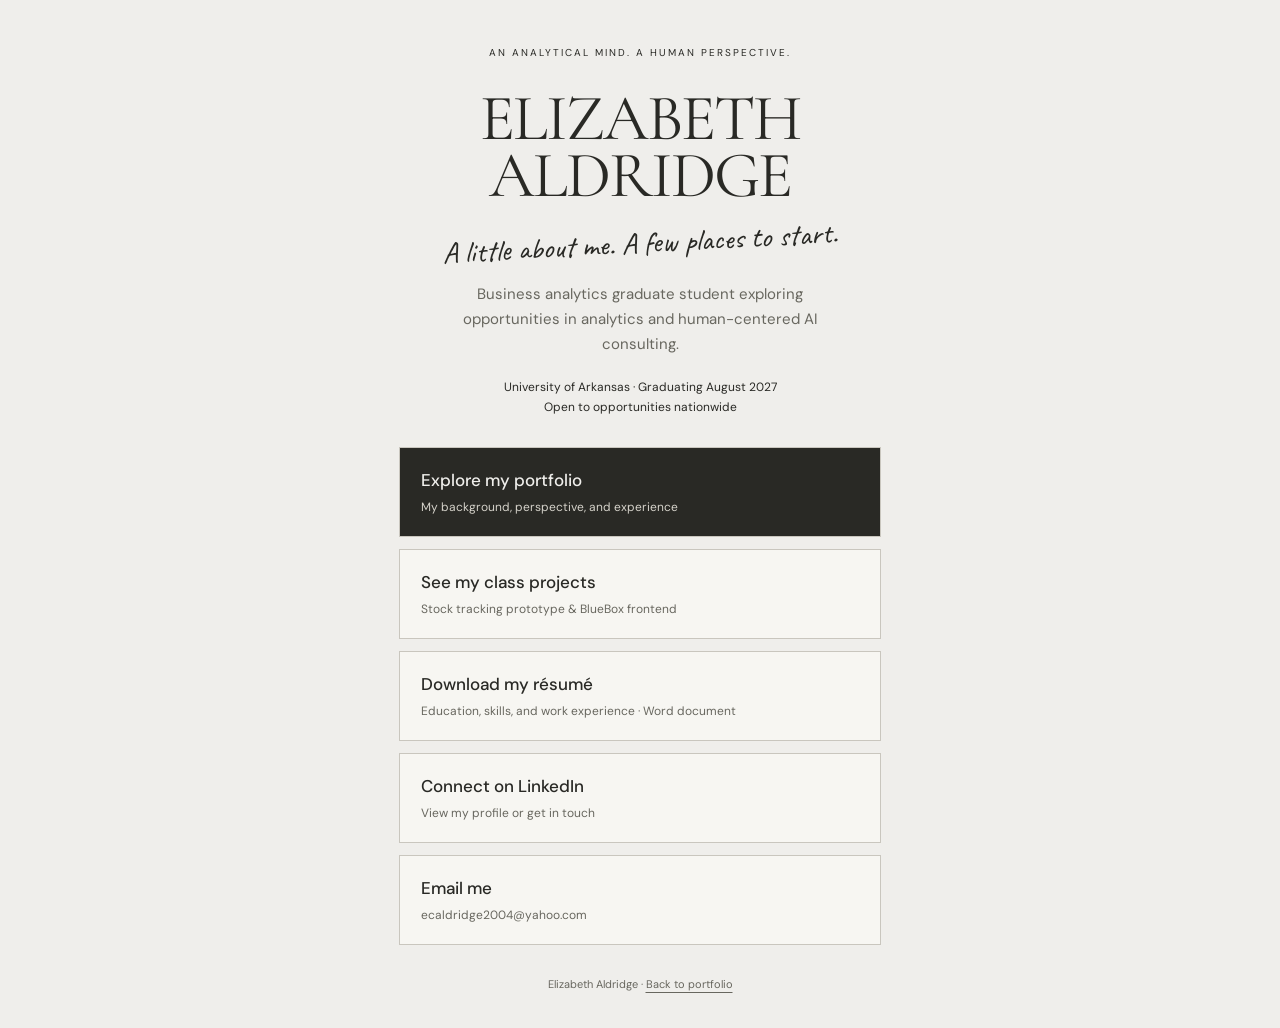
==== links.html @ b543fb03 "Add files via upload" ====
<!doctype html><html lang="en"><head><meta charset="UTF-8"><meta name="viewport" content="width=device-width,initial-scale=1"><title>Elizabeth Aldridge — Links</title><meta name="description" content="Meet Elizabeth Aldridge: business analytics graduate student exploring analytics and AI consulting. Portfolio, projects, résumé and contact."><link rel="stylesheet" href="style.css"><style>
body{min-height:100vh}.links-page{max-width:530px;margin:auto;padding:45px 24px 35px;text-align:center}.links-label{font-size:10px;letter-spacing:2px;margin-bottom:28px}.links-name{font:400 clamp(48px,12vw,65px)/.88 'Cormorant Garamond',Georgia,serif;letter-spacing:-2px}.links-note{font:400 30px/1.15 Caveat,cursive;margin:22px 0;transform:rotate(-3deg)}.links-intro{font-size:15px;line-height:1.65;max-width:360px;margin:0 auto;color:var(--muted)}.links-availability{font-size:12px;line-height:1.7;margin:20px 0 30px}.link-list{display:grid;gap:12px;text-align:left}.link-item{display:block;border:1px solid var(--line);padding:18px 21px;background:#f7f6f2;transition:background .15s,transform .15s}.link-item:hover{background:#e4e0d8;transform:translateY(-2px)}.link-item strong{display:block;font-weight:500;font-size:17px}.link-item span{display:block;font-size:12px;margin-top:4px;color:var(--muted)}.link-item.primary{background:var(--ink);color:var(--paper)}.link-item.primary span{color:#d5d2ca}.link-item.primary:hover{background:#46443d}.links-footer{font-size:11px;color:var(--muted);margin-top:30px}.links-footer a{text-decoration:underline;text-underline-offset:4px}@media(prefers-reduced-motion:reduce){.link-item{transition:none}}
</style></head><body><main class="links-page"><p class="links-label">AN ANALYTICAL MIND. A HUMAN PERSPECTIVE.</p><h1 class="links-name" style="padding:0;pointer-events:auto">ELIZABETH<br>ALDRIDGE</h1><p class="links-note">A little about me. A few places to start.</p><p class="links-intro">Business analytics graduate student exploring opportunities in analytics and human-centered AI consulting.</p><p class="links-availability">University of Arkansas · Graduating August 2027<br>Open to opportunities nationwide</p><nav class="link-list" aria-label="Elizabeth’s links"><a class="link-item primary" href="index.html"><strong>Explore my portfolio</strong><span>My background, perspective, and experience</span></a><a class="link-item" href="index.html#projects"><strong>See my class projects</strong><span>Stock tracking prototype & BlueBox frontend</span></a><a class="link-item" href="resume.docx" download="Elizabeth-Aldridge-Resume.docx"><strong>Download my résumé</strong><span>Education, skills, and work experience · Word document</span></a><a class="link-item" href="https://www.linkedin.com/in/elizabeth-aldridge-2256142a5" target="_blank" rel="noopener noreferrer"><strong>Connect on LinkedIn</strong><span>View my profile or get in touch</span></a><a class="link-item" href="mailto:ecaldridge2004@yahoo.com"><strong>Email me</strong><span>ecaldridge2004@yahoo.com</span></a></nav><p class="links-footer">Elizabeth Aldridge · <a href="index.html">Back to portfolio</a></p></main></body></html>
---- style.css ----
@import url('https://fonts.googleapis.com/css2?family=Cormorant+Garamond:ital,wght@0,300;0,400;0,500;1,300;1,400&family=DM+Sans:wght@400;500;600&family=Caveat:wght@400;500&display=swap');
:root{--paper:#efeeeb;--ink:#292925;--muted:#68675f;--line:#c9c6be}*{box-sizing:border-box}html{scroll-behavior:smooth;scroll-padding-top:30px}body{margin:0;background:var(--paper);color:var(--ink);font:16px/1.65 'DM Sans',Arial,sans-serif}a{color:inherit;text-decoration:none}p,h1,h2,h3,figure{margin:0}a:focus-visible,summary:focus-visible{outline:2px solid #776146;outline-offset:6px}header{max-width:1440px;margin:auto;display:flex;justify-content:space-between;align-items:center;gap:25px;padding:36px 4.5% 25px;font-size:11px;letter-spacing:.6px}nav{display:flex;gap:25px;font-size:13px}.wordmark{font-weight:500}.header-note{font-size:10px}main{max-width:1440px;margin:auto}.opening{padding:0 4.5% 65px;position:relative}h1{font-family:'Cormorant Garamond',Georgia,serif;font-weight:300;font-size:clamp(100px,22vw,305px);line-height:.78;letter-spacing:-.065em;padding-top:18px;position:relative;z-index:2;pointer-events:none}h1 span:first-child{display:block}h1 span:last-child{display:block;text-align:right;margin-top:14px}.intro-grid{display:grid;grid-template-columns:64% 1fr;gap:6%;margin-top:-17%;position:relative;align-items:start}.photo{padding:15px 15px 0;background:#f9f8f4;box-shadow:2px 6px 8px #332d2626;transform:rotate(-3.5deg);margin:10px 0 0 6px;position:relative}.photo img{display:block;width:100%;aspect-ratio:4/4.75;object-fit:cover}.photo figcaption{font-size:10px;letter-spacing:1.5px;padding:12px 3px 13px;color:#66645d}.bio{padding-top:clamp(155px,17vw,245px)}.bio .small{font-size:9px;letter-spacing:1px;margin-bottom:20px}.bio h2{font-family:'Cormorant Garamond',Georgia,serif;font-weight:400;font-size:clamp(35px,4.5vw,68px);line-height:.87;letter-spacing:-1.8px}.role-label{font-size:12px;margin-top:18px;letter-spacing:.5px}.rule{width:36px;height:1px;background:var(--ink);margin:23px 0}.bio>p:not(.small):not(.role-label):not(.handwritten){font-size:16px;line-height:1.65;margin-bottom:16px;max-width:320px}.handwritten{font-family:Caveat,cursive;font-size:32px;line-height:1.1;font-weight:400}.bio .handwritten{margin:24px 0;transform:rotate(-5deg);font-size:clamp(27px,3vw,43px)}.text-link{display:inline-block;border-bottom:1px solid var(--muted);font-size:13px;padding-bottom:5px}.notes-row{display:grid;grid-template-columns:31% 40% 1fr;gap:5%;padding:65px 4% 0;align-items:center}.small{font-size:11px;letter-spacing:1px;line-height:1.5}.inspired>p:last-child{font-size:12px;margin-top:20px;line-height:1.8}.paper-note{background:#e3e0da;box-shadow:2px 7px 18px #29231a12;padding:25px 35px;transform:rotate(-2deg)}.paper-note h3{font-family:Caveat,cursive;font-size:33px;font-weight:400;margin-bottom:15px}.paper-note p{font-size:11px;line-height:1.9}.margin-note{font-family:Caveat,cursive;font-size:30px;line-height:1.1;transform:rotate(5deg);color:#68675f}.section{margin:0 4.5%;padding:65px 0 75px;border-top:1px solid var(--line)}.section-top{display:flex;justify-content:space-between;gap:25px;align-items:center;margin-bottom:42px}.section-top>.handwritten{font-size:28px;transform:rotate(-4deg)}.section-title{font-family:'Cormorant Garamond',Georgia,serif;font-size:clamp(58px,8vw,110px);font-weight:300;line-height:.91;letter-spacing:-3px}.section-title em{font-weight:300}.work-grid{display:grid;grid-template-columns:1fr 1fr;gap:12%;margin-top:60px}.work-heading h3{font:400 46px/.98 'Cormorant Garamond',Georgia,serif;letter-spacing:-1.5px;margin:30px 0}.caption{font-size:11px;color:var(--muted);line-height:1.8;letter-spacing:.8px}.work-copy>p,.perspective-grid>div>p{margin-bottom:20px;color:#5b5a54}.lead{font-size:22px;color:var(--ink)!important;line-height:1.45}details{border-top:1px solid var(--line);margin-top:25px}summary{cursor:pointer;padding:17px 0;font-size:14px;list-style-position:inside}details p{color:var(--muted);font-size:15px}h4{font-weight:500;margin:20px 0 8px}.perspective-grid{display:grid;grid-template-columns:1fr 1fr;gap:12%}.education{display:grid;grid-template-columns:1fr 1fr;gap:12%;border-top:1px solid var(--line);margin-top:45px;padding-top:30px}.education h3{font:400 30px/1.15 'Cormorant Garamond',Georgia,serif;margin:15px 0 10px}.education>div>p:last-child{font-size:13px;color:var(--muted)}.skills{display:grid;grid-template-columns:repeat(3,1fr);gap:40px;margin-top:50px}.skills article{border-top:1px solid var(--line);padding-top:25px}.skills h3{font:400 37px/1.1 'Cormorant Garamond',Georgia,serif;margin-bottom:18px}.skills p{font-size:14px;line-height:1.8;color:var(--muted)}.contact{padding-bottom:45px}.contact h2{font:300 clamp(90px,17vw,230px)/.7 'Cormorant Garamond',Georgia,serif;letter-spacing:-.05em;margin:60px 0}.contact h2 em{font-weight:300;display:block;text-align:right;line-height:.8}.contact-bottom{display:flex;justify-content:space-between;align-items:end;gap:25px}.contact-bottom p{font-size:14px;color:var(--muted)}.contact-link{padding:12px 0;border-bottom:1px solid var(--ink);font-size:16px}.contact-link:hover,.text-link:hover{color:#8a7257}footer{border-top:1px solid var(--line);max-width:1310px;margin:auto;padding:22px 4.5%;display:flex;justify-content:space-between;font-size:11px;color:var(--muted)}.skip{position:absolute;top:-80px;left:20px;background:white;padding:12px;z-index:10}.skip:focus{top:10px}@media(min-width:1500px){h1{font-size:305px}}@media(max-width:850px){.header-note{display:none}.bio .small{display:none}.intro-grid{gap:5%}.bio>p:not(.small):not(.role-label):not(.handwritten){font-size:14px}.role-label{font-size:10px}.rule{margin:18px 0}.bio .handwritten{font-size:26px}.notes-row{padding:45px 1% 0;grid-template-columns:40% 55%;gap:5%}.margin-note{display:none}.paper-note{padding:22px}.section{padding:50px 0}.section-title{font-size:70px}.work-grid,.perspective-grid{gap:7%}.work-heading h3{font-size:38px}}@media(max-width:570px){header{padding:23px 6% 18px;font-size:10px}nav{font-size:12px;gap:17px}.opening{padding:0 6% 45px}h1{font-size:24vw;padding-top:16px;line-height:.84}h1 span:last-child{margin-top:0}.intro-grid{grid-template-columns:1fr;margin-top:-15%;gap:35px}.photo{width:70%;margin-left:3px;padding:8px 8px 0;transform:rotate(-4deg)}.photo img{aspect-ratio:4/5}.photo figcaption{font-size:8px;padding:8px 0;letter-spacing:.5px}.bio{padding-top:0;display:block}.bio h2{font-size:57px;line-height:.91}.bio .small{display:block;margin-bottom:18px}.bio>p:not(.small):not(.role-label):not(.handwritten){font-size:16px;max-width:none}.role-label{font-size:12px}.bio .handwritten{font-size:34px;margin:26px 0 30px}.notes-row{padding-top:38px;display:block}.inspired{display:none}.paper-note{padding:25px 28px;transform:rotate(-2deg)}.paper-note p{font-size:11px}.section{margin:0 6%;padding:42px 0}.section-top{margin-bottom:30px;align-items:start}.section-top>.small:last-child{max-width:165px;text-align:right;font-size:9px}.section-top>.handwritten{font-size:24px}.section-title{font-size:66px;letter-spacing:-2.5px}.work-grid,.perspective-grid,.education{grid-template-columns:1fr;gap:30px}.work-grid{margin-top:35px}.work-heading h3{margin:20px 0}.work-copy .lead{font-size:21px}.perspective-grid{gap:32px}.education{margin-top:28px}.skills{grid-template-columns:1fr;gap:25px;margin-top:35px}.skills h3{margin-bottom:10px}.contact h2{font-size:26vw;margin:40px 0}.contact-bottom{flex-direction:column;align-items:start}.contact-bottom p{font-size:14px}footer{padding:20px 6%;font-size:10px}}@media(prefers-reduced-motion:reduce){html{scroll-behavior:auto}}

.projects .work-grid+.work-grid{border-top:1px solid var(--line);padding-top:45px;margin-top:45px}
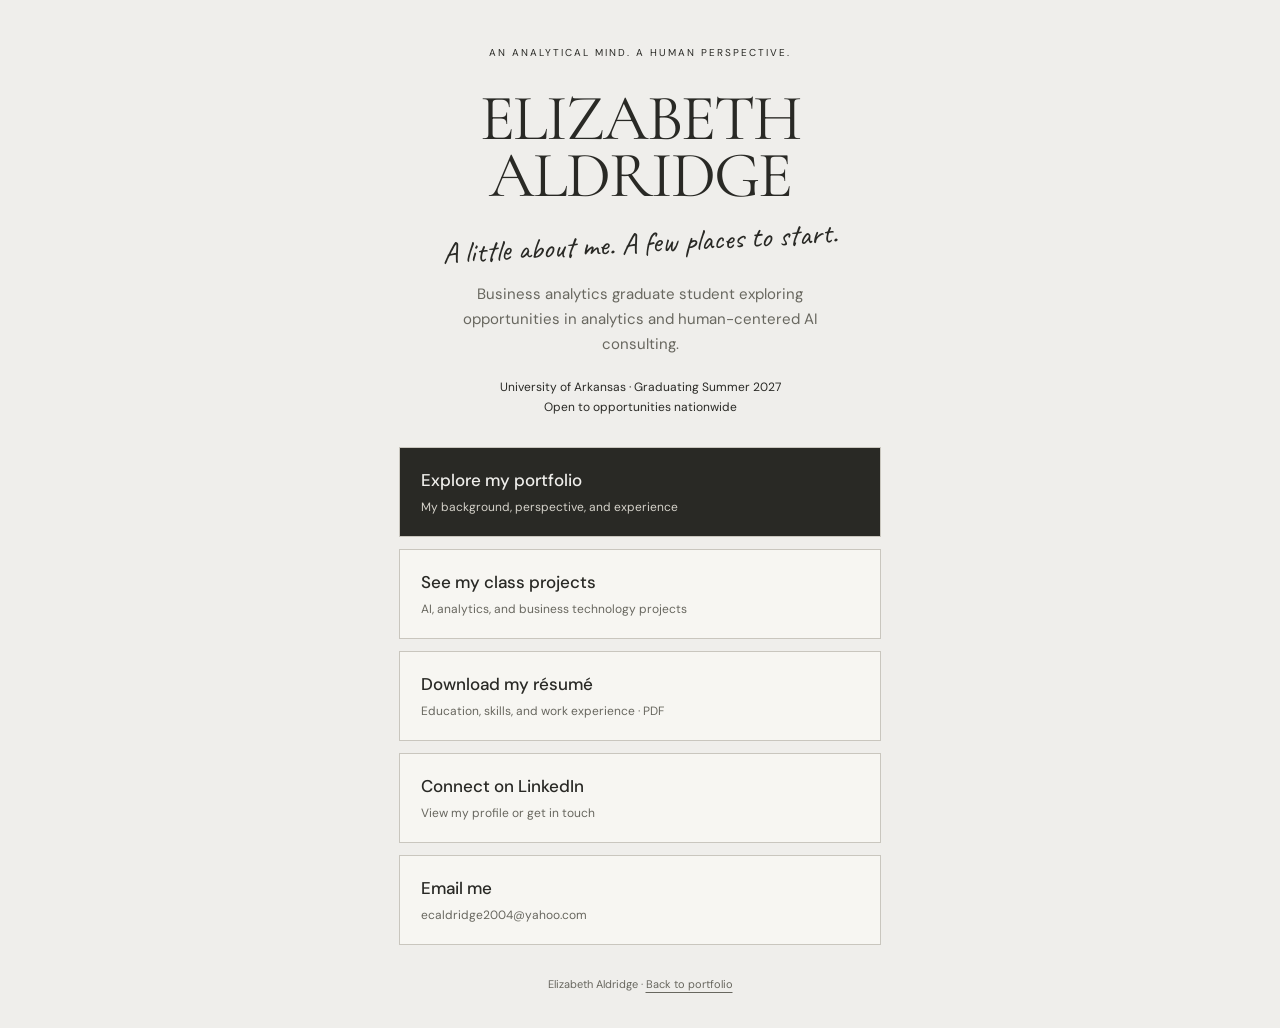
==== commit 6bd5e6fc: "updated portfolio and resume" ====
--- a/links.html
+++ b/links.html
@@ -1,3 +1,3 @@
 <!doctype html><html lang="en"><head><meta charset="UTF-8"><meta name="viewport" content="width=device-width,initial-scale=1"><title>Elizabeth Aldridge — Links</title><meta name="description" content="Meet Elizabeth Aldridge: business analytics graduate student exploring analytics and AI consulting. Portfolio, projects, résumé and contact."><link rel="stylesheet" href="style.css"><style>
 body{min-height:100vh}.links-page{max-width:530px;margin:auto;padding:45px 24px 35px;text-align:center}.links-label{font-size:10px;letter-spacing:2px;margin-bottom:28px}.links-name{font:400 clamp(48px,12vw,65px)/.88 'Cormorant Garamond',Georgia,serif;letter-spacing:-2px}.links-note{font:400 30px/1.15 Caveat,cursive;margin:22px 0;transform:rotate(-3deg)}.links-intro{font-size:15px;line-height:1.65;max-width:360px;margin:0 auto;color:var(--muted)}.links-availability{font-size:12px;line-height:1.7;margin:20px 0 30px}.link-list{display:grid;gap:12px;text-align:left}.link-item{display:block;border:1px solid var(--line);padding:18px 21px;background:#f7f6f2;transition:background .15s,transform .15s}.link-item:hover{background:#e4e0d8;transform:translateY(-2px)}.link-item strong{display:block;font-weight:500;font-size:17px}.link-item span{display:block;font-size:12px;margin-top:4px;color:var(--muted)}.link-item.primary{background:var(--ink);color:var(--paper)}.link-item.primary span{color:#d5d2ca}.link-item.primary:hover{background:#46443d}.links-footer{font-size:11px;color:var(--muted);margin-top:30px}.links-footer a{text-decoration:underline;text-underline-offset:4px}@media(prefers-reduced-motion:reduce){.link-item{transition:none}}
-</style></head><body><main class="links-page"><p class="links-label">AN ANALYTICAL MIND. A HUMAN PERSPECTIVE.</p><h1 class="links-name" style="padding:0;pointer-events:auto">ELIZABETH<br>ALDRIDGE</h1><p class="links-note">A little about me. A few places to start.</p><p class="links-intro">Business analytics graduate student exploring opportunities in analytics and human-centered AI consulting.</p><p class="links-availability">University of Arkansas · Graduating August 2027<br>Open to opportunities nationwide</p><nav class="link-list" aria-label="Elizabeth’s links"><a class="link-item primary" href="index.html"><strong>Explore my portfolio</strong><span>My background, perspective, and experience</span></a><a class="link-item" href="index.html#projects"><strong>See my class projects</strong><span>Stock tracking prototype & BlueBox frontend</span></a><a class="link-item" href="resume.docx" download="Elizabeth-Aldridge-Resume.docx"><strong>Download my résumé</strong><span>Education, skills, and work experience · Word document</span></a><a class="link-item" href="https://www.linkedin.com/in/elizabeth-aldridge-2256142a5" target="_blank" rel="noopener noreferrer"><strong>Connect on LinkedIn</strong><span>View my profile or get in touch</span></a><a class="link-item" href="mailto:ecaldridge2004@yahoo.com"><strong>Email me</strong><span>ecaldridge2004@yahoo.com</span></a></nav><p class="links-footer">Elizabeth Aldridge · <a href="index.html">Back to portfolio</a></p></main></body></html>
+</style></head><body><main class="links-page"><p class="links-label">AN ANALYTICAL MIND. A HUMAN PERSPECTIVE.</p><h1 class="links-name" style="padding:0;pointer-events:auto">ELIZABETH<br>ALDRIDGE</h1><p class="links-note">A little about me. A few places to start.</p><p class="links-intro">Business analytics graduate student exploring opportunities in analytics and human-centered AI consulting.</p><p class="links-availability">University of Arkansas · Graduating Summer 2027<br>Open to opportunities nationwide</p><nav class="link-list" aria-label="Elizabeth’s links"><a class="link-item primary" href="index.html"><strong>Explore my portfolio</strong><span>My background, perspective, and experience</span></a><a class="link-item" href="index.html#projects"><strong>See my class projects</strong><span>AI, analytics, and business technology projects</span></a><a class="link-item" href="resume.pdf" download="Elizabeth-Aldridge-Resume.pdf"><strong>Download my résumé</strong><span>Education, skills, and work experience · PDF</span></a><a class="link-item" href="https://www.linkedin.com/in/elizabeth-aldridge-2256142a5" target="_blank" rel="noopener noreferrer"><strong>Connect on LinkedIn</strong><span>View my profile or get in touch</span></a><a class="link-item" href="mailto:ecaldridge2004@yahoo.com"><strong>Email me</strong><span>ecaldridge2004@yahoo.com</span></a></nav><p class="links-footer">Elizabeth Aldridge · <a href="index.html">Back to portfolio</a></p></main></body></html>
--- a/style.css
+++ b/style.css
@@ -2,3 +2,22 @@
 :root{--paper:#efeeeb;--ink:#292925;--muted:#68675f;--line:#c9c6be}*{box-sizing:border-box}html{scroll-behavior:smooth;scroll-padding-top:30px}body{margin:0;background:var(--paper);color:var(--ink);font:16px/1.65 'DM Sans',Arial,sans-serif}a{color:inherit;text-decoration:none}p,h1,h2,h3,figure{margin:0}a:focus-visible,summary:focus-visible{outline:2px solid #776146;outline-offset:6px}header{max-width:1440px;margin:auto;display:flex;justify-content:space-between;align-items:center;gap:25px;padding:36px 4.5% 25px;font-size:11px;letter-spacing:.6px}nav{display:flex;gap:25px;font-size:13px}.wordmark{font-weight:500}.header-note{font-size:10px}main{max-width:1440px;margin:auto}.opening{padding:0 4.5% 65px;position:relative}h1{font-family:'Cormorant Garamond',Georgia,serif;font-weight:300;font-size:clamp(100px,22vw,305px);line-height:.78;letter-spacing:-.065em;padding-top:18px;position:relative;z-index:2;pointer-events:none}h1 span:first-child{display:block}h1 span:last-child{display:block;text-align:right;margin-top:14px}.intro-grid{display:grid;grid-template-columns:64% 1fr;gap:6%;margin-top:-17%;position:relative;align-items:start}.photo{padding:15px 15px 0;background:#f9f8f4;box-shadow:2px 6px 8px #332d2626;transform:rotate(-3.5deg);margin:10px 0 0 6px;position:relative}.photo img{display:block;width:100%;aspect-ratio:4/4.75;object-fit:cover}.photo figcaption{font-size:10px;letter-spacing:1.5px;padding:12px 3px 13px;color:#66645d}.bio{padding-top:clamp(155px,17vw,245px)}.bio .small{font-size:9px;letter-spacing:1px;margin-bottom:20px}.bio h2{font-family:'Cormorant Garamond',Georgia,serif;font-weight:400;font-size:clamp(35px,4.5vw,68px);line-height:.87;letter-spacing:-1.8px}.role-label{font-size:12px;margin-top:18px;letter-spacing:.5px}.rule{width:36px;height:1px;background:var(--ink);margin:23px 0}.bio>p:not(.small):not(.role-label):not(.handwritten){font-size:16px;line-height:1.65;margin-bottom:16px;max-width:320px}.handwritten{font-family:Caveat,cursive;font-size:32px;line-height:1.1;font-weight:400}.bio .handwritten{margin:24px 0;transform:rotate(-5deg);font-size:clamp(27px,3vw,43px)}.text-link{display:inline-block;border-bottom:1px solid var(--muted);font-size:13px;padding-bottom:5px}.notes-row{display:grid;grid-template-columns:31% 40% 1fr;gap:5%;padding:65px 4% 0;align-items:center}.small{font-size:11px;letter-spacing:1px;line-height:1.5}.inspired>p:last-child{font-size:12px;margin-top:20px;line-height:1.8}.paper-note{background:#e3e0da;box-shadow:2px 7px 18px #29231a12;padding:25px 35px;transform:rotate(-2deg)}.paper-note h3{font-family:Caveat,cursive;font-size:33px;font-weight:400;margin-bottom:15px}.paper-note p{font-size:11px;line-height:1.9}.margin-note{font-family:Caveat,cursive;font-size:30px;line-height:1.1;transform:rotate(5deg);color:#68675f}.section{margin:0 4.5%;padding:65px 0 75px;border-top:1px solid var(--line)}.section-top{display:flex;justify-content:space-between;gap:25px;align-items:center;margin-bottom:42px}.section-top>.handwritten{font-size:28px;transform:rotate(-4deg)}.section-title{font-family:'Cormorant Garamond',Georgia,serif;font-size:clamp(58px,8vw,110px);font-weight:300;line-height:.91;letter-spacing:-3px}.section-title em{font-weight:300}.work-grid{display:grid;grid-template-columns:1fr 1fr;gap:12%;margin-top:60px}.work-heading h3{font:400 46px/.98 'Cormorant Garamond',Georgia,serif;letter-spacing:-1.5px;margin:30px 0}.caption{font-size:11px;color:var(--muted);line-height:1.8;letter-spacing:.8px}.work-copy>p,.perspective-grid>div>p{margin-bottom:20px;color:#5b5a54}.lead{font-size:22px;color:var(--ink)!important;line-height:1.45}details{border-top:1px solid var(--line);margin-top:25px}summary{cursor:pointer;padding:17px 0;font-size:14px;list-style-position:inside}details p{color:var(--muted);font-size:15px}h4{font-weight:500;margin:20px 0 8px}.perspective-grid{display:grid;grid-template-columns:1fr 1fr;gap:12%}.education{display:grid;grid-template-columns:1fr 1fr;gap:12%;border-top:1px solid var(--line);margin-top:45px;padding-top:30px}.education h3{font:400 30px/1.15 'Cormorant Garamond',Georgia,serif;margin:15px 0 10px}.education>div>p:last-child{font-size:13px;color:var(--muted)}.skills{display:grid;grid-template-columns:repeat(3,1fr);gap:40px;margin-top:50px}.skills article{border-top:1px solid var(--line);padding-top:25px}.skills h3{font:400 37px/1.1 'Cormorant Garamond',Georgia,serif;margin-bottom:18px}.skills p{font-size:14px;line-height:1.8;color:var(--muted)}.contact{padding-bottom:45px}.contact h2{font:300 clamp(90px,17vw,230px)/.7 'Cormorant Garamond',Georgia,serif;letter-spacing:-.05em;margin:60px 0}.contact h2 em{font-weight:300;display:block;text-align:right;line-height:.8}.contact-bottom{display:flex;justify-content:space-between;align-items:end;gap:25px}.contact-bottom p{font-size:14px;color:var(--muted)}.contact-link{padding:12px 0;border-bottom:1px solid var(--ink);font-size:16px}.contact-link:hover,.text-link:hover{color:#8a7257}footer{border-top:1px solid var(--line);max-width:1310px;margin:auto;padding:22px 4.5%;display:flex;justify-content:space-between;font-size:11px;color:var(--muted)}.skip{position:absolute;top:-80px;left:20px;background:white;padding:12px;z-index:10}.skip:focus{top:10px}@media(min-width:1500px){h1{font-size:305px}}@media(max-width:850px){.header-note{display:none}.bio .small{display:none}.intro-grid{gap:5%}.bio>p:not(.small):not(.role-label):not(.handwritten){font-size:14px}.role-label{font-size:10px}.rule{margin:18px 0}.bio .handwritten{font-size:26px}.notes-row{padding:45px 1% 0;grid-template-columns:40% 55%;gap:5%}.margin-note{display:none}.paper-note{padding:22px}.section{padding:50px 0}.section-title{font-size:70px}.work-grid,.perspective-grid{gap:7%}.work-heading h3{font-size:38px}}@media(max-width:570px){header{padding:23px 6% 18px;font-size:10px}nav{font-size:12px;gap:17px}.opening{padding:0 6% 45px}h1{font-size:24vw;padding-top:16px;line-height:.84}h1 span:last-child{margin-top:0}.intro-grid{grid-template-columns:1fr;margin-top:-15%;gap:35px}.photo{width:70%;margin-left:3px;padding:8px 8px 0;transform:rotate(-4deg)}.photo img{aspect-ratio:4/5}.photo figcaption{font-size:8px;padding:8px 0;letter-spacing:.5px}.bio{padding-top:0;display:block}.bio h2{font-size:57px;line-height:.91}.bio .small{display:block;margin-bottom:18px}.bio>p:not(.small):not(.role-label):not(.handwritten){font-size:16px;max-width:none}.role-label{font-size:12px}.bio .handwritten{font-size:34px;margin:26px 0 30px}.notes-row{padding-top:38px;display:block}.inspired{display:none}.paper-note{padding:25px 28px;transform:rotate(-2deg)}.paper-note p{font-size:11px}.section{margin:0 6%;padding:42px 0}.section-top{margin-bottom:30px;align-items:start}.section-top>.small:last-child{max-width:165px;text-align:right;font-size:9px}.section-top>.handwritten{font-size:24px}.section-title{font-size:66px;letter-spacing:-2.5px}.work-grid,.perspective-grid,.education{grid-template-columns:1fr;gap:30px}.work-grid{margin-top:35px}.work-heading h3{margin:20px 0}.work-copy .lead{font-size:21px}.perspective-grid{gap:32px}.education{margin-top:28px}.skills{grid-template-columns:1fr;gap:25px;margin-top:35px}.skills h3{margin-bottom:10px}.contact h2{font-size:26vw;margin:40px 0}.contact-bottom{flex-direction:column;align-items:start}.contact-bottom p{font-size:14px}footer{padding:20px 6%;font-size:10px}}@media(prefers-reduced-motion:reduce){html{scroll-behavior:auto}}
 
 .projects .work-grid+.work-grid{border-top:1px solid var(--line);padding-top:45px;margin-top:45px}
+
+/* Keep the portrait centered within the existing editorial photo frame. */
+.photo img{object-position:50% 50%}
+
+/* A more compact portrait, with the introduction kept in place. */
+.photo{width:78%;margin-left:5%}
+@media(max-width:570px){.photo{width:58%;margin-left:3px}}
+
+/* Square portrait on desktop and mobile. */
+.photo img{aspect-ratio:1 / 1;object-fit:cover}
+
+/* Compact square headshot. */
+.photo{width:48%;max-width:320px;margin-left:5%}
+@media(max-width:570px){.photo{width:44%;max-width:160px;margin-left:3px}}
+
+/* Half-size square portrait; reset the intrinsic image height. */
+.photo{width:640px;max-width:95%;margin-left:5%}
+.photo img{width:100%;height:auto;aspect-ratio:1 / 1;object-fit:cover}
+@media(max-width:570px){.photo{width:300px;max-width:95%;margin-left:3px}}
